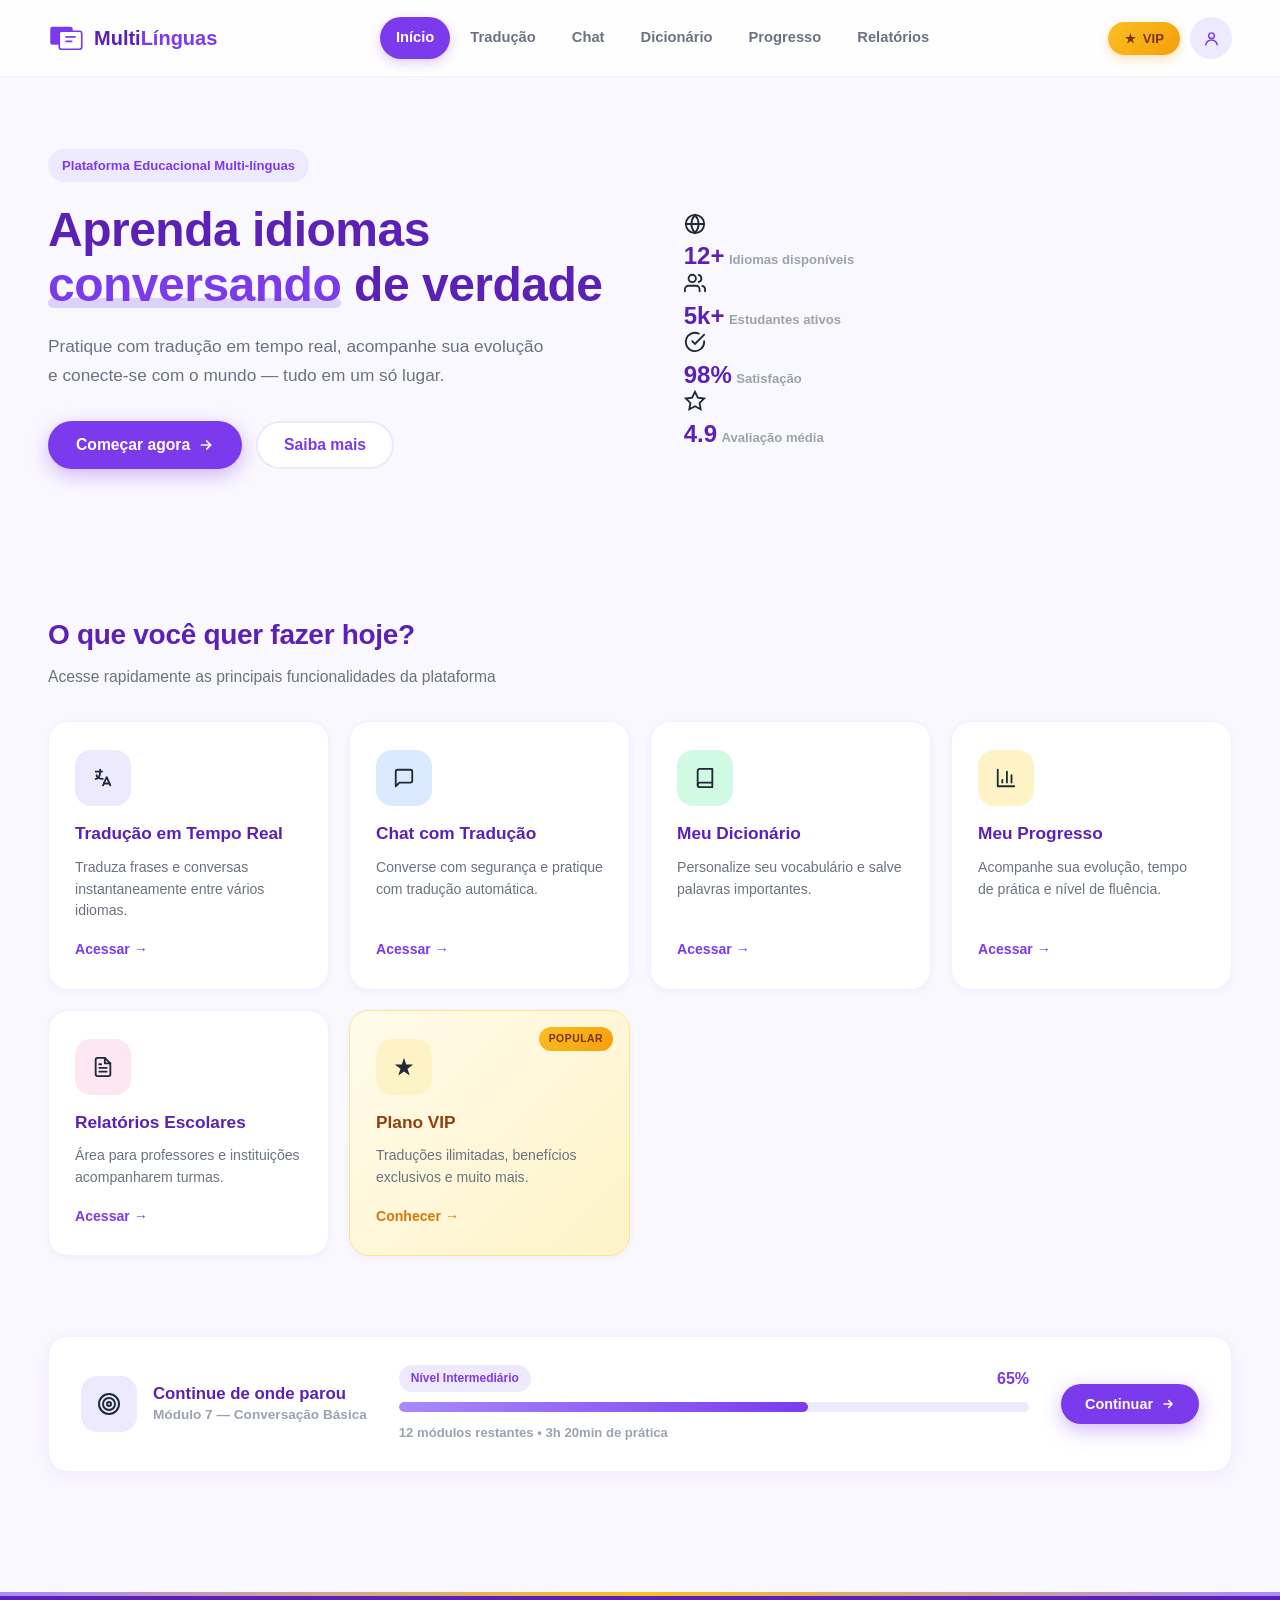
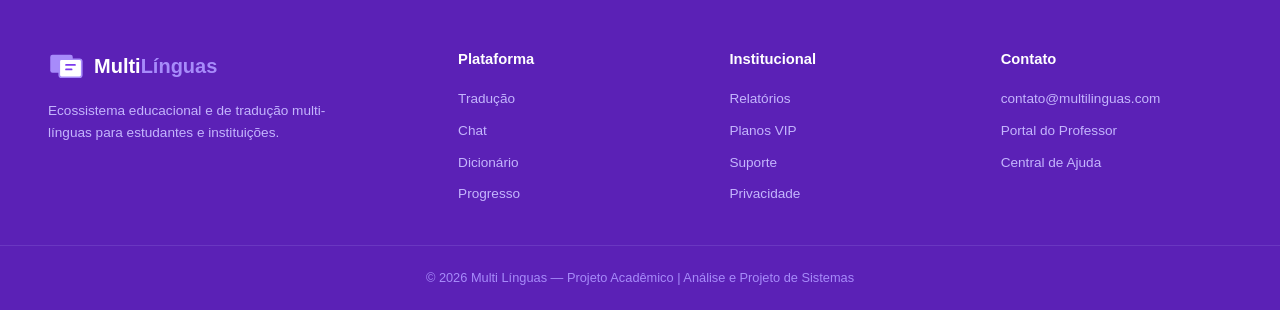
==== home.html @ 506fcb5f "estou adicionando os logins" ====
<!DOCTYPE html>
<html lang="pt-BR">
<head>
  <meta charset="UTF-8">
  <meta name="viewport" content="width=device-width, initial-scale=1.0">
  <title>Multi Línguas | Aprenda e traduza</title>
  <link rel="stylesheet" href="css/home.css">
  <link href="https://fonts.googleapis.com/css2?family=Inter:wght@400;500;600;700;800;900&display=swap" rel="stylesheet">
</head>
<body>

    <!-- NÂO ESTÀ PRONTO-->

  <!-- Header -->
  <header class="header">
    <div class="header-container">
      <div class="logo">
        <div class="logo-icon">
          <svg viewBox="0 0 32 32" fill="none" xmlns="http://www.w3.org/2000/svg">
            <rect x="2" y="6" width="20" height="16" rx="2" fill="#7C3AED"/>
            <rect x="10" y="10" width="20" height="16" rx="2" fill="#FFFFFF" stroke="#7C3AED" stroke-width="1.5"/>
            <path d="M16 15h8M16 19h5" stroke="#7C3AED" stroke-width="1.5" stroke-linecap="round"/>
          </svg>
        </div>
        <span class="logo-text">Multi<strong>Línguas</strong></span>
      </div>

      <nav class="nav-desktop">
        <a href="#" class="nav-link active" data-tab="home">Início</a>
        <a href="#" class="nav-link" data-tab="traducao">Tradução</a>
        <a href="#" class="nav-link" data-tab="chat">Chat</a>
        <a href="#" class="nav-link" data-tab="dicionario">Dicionário</a>
        <a href="#" class="nav-link" data-tab="progresso">Progresso</a>
        <a href="#" class="nav-link" data-tab="relatorios">Relatórios</a>
      </nav>

      <div class="header-actions">
        <button class="btn-vip" id="btnVip">
          <svg width="13" height="13" viewBox="0 0 24 24" fill="currentColor"><path d="M12 2l2.4 7.4H22l-6.2 4.5 2.4 7.4L12 16.8l-6.2 4.5 2.4-7.4L2 9.4h7.6z"/></svg>
          VIP
        </button>
        <button class="btn-profile" id="btnProfile">
          <svg width="17" height="17" viewBox="0 0 24 24" fill="none" stroke="currentColor" stroke-width="2" stroke-linecap="round"><circle cx="12" cy="8" r="4"/><path d="M4 21c0-4 4-7 8-7s8 3 8 7"/></svg>
        </button>
        <button class="menu-toggle" id="menuToggle">
          <svg width="22" height="22" viewBox="0 0 24 24" fill="none" stroke="currentColor" stroke-width="2.5" stroke-linecap="round"><path d="M4 7h16M4 12h16M4 17h16"/></svg>
        </button>
      </div>
    </div>

    <nav class="nav-mobile" id="navMobile">
      <a href="#" class="nav-link active" data-tab="home">Início</a>
      <a href="#" class="nav-link" data-tab="traducao">Tradução</a>
      <a href="#" class="nav-link" data-tab="chat">Chat</a>
      <a href="#" class="nav-link" data-tab="dicionario">Dicionário</a>
      <a href="#" class="nav-link" data-tab="progresso">Progresso</a>
      <a href="#" class="nav-link" data-tab="relatorios">Relatórios</a>
    </nav>
  </header>

  <!-- Main -->
  <main class="main">

    <!-- Hero -->
    <section class="hero">
      <div class="hero-content">
        <span class="hero-badge">Plataforma Educacional Multi-línguas</span>
        <h1 class="hero-title">Aprenda idiomas <span class="highlight">conversando</span> de verdade</h1>
        <p class="hero-subtitle">Pratique com tradução em tempo real, acompanhe sua evolução e conecte-se com o mundo — tudo em um só lugar.</p>
        <div class="hero-actions">
          <button class="btn-primary" id="btnComecar">
            Começar agora
            <svg width="16" height="16" viewBox="0 0 24 24" fill="none" stroke="currentColor" stroke-width="2.5" stroke-linecap="round"><path d="M5 12h14M13 6l6 6-6 6"/></svg>
          </button>
          <button class="btn-secondary" id="btnSaibaMais">Saiba mais</button>
        </div>
      </div>

      <div class="hero-stats-grid">
        <div class="stat-card">
          <div class="stat-icon">
            <svg width="22" height="22" viewBox="0 0 24 24" fill="none" stroke="currentColor" stroke-width="2" stroke-linecap="round"><circle cx="12" cy="12" r="10"/><path d="M2 12h20M12 2c2.5 3 4 7 4 10s-1.5 7-4 10c-2.5-3-4-7-4-10s1.5-7 4-10z"/></svg>
          </div>
          <div class="stat-info">
            <span class="stat-number">12+</span>
            <span class="stat-label">Idiomas disponíveis</span>
          </div>
        </div>

        <div class="stat-card">
          <div class="stat-icon">
            <svg width="22" height="22" viewBox="0 0 24 24" fill="none" stroke="currentColor" stroke-width="2" stroke-linecap="round"><path d="M17 21v-2a4 4 0 0 0-4-4H5a4 4 0 0 0-4 4v2"/><circle cx="9" cy="7" r="4"/><path d="M23 21v-2a4 4 0 0 0-3-3.87M16 3.13a4 4 0 0 1 0 7.75"/></svg>
          </div>
          <div class="stat-info">
            <span class="stat-number">5k+</span>
            <span class="stat-label">Estudantes ativos</span>
          </div>
        </div>

        <div class="stat-card">
          <div class="stat-icon">
            <svg width="22" height="22" viewBox="0 0 24 24" fill="none" stroke="currentColor" stroke-width="2" stroke-linecap="round"><path d="M22 11.08V12a10 10 0 1 1-5.93-9.14"/><path d="M22 4L12 14.01l-3-3"/></svg>
          </div>
          <div class="stat-info">
            <span class="stat-number">98%</span>
            <span class="stat-label">Satisfação</span>
          </div>
        </div>

        <div class="stat-card">
          <div class="stat-icon">
            <svg width="22" height="22" viewBox="0 0 24 24" fill="none" stroke="currentColor" stroke-width="2" stroke-linecap="round"><path d="M12 2l3.09 6.26L22 9.27l-5 4.87 1.18 6.88L12 17.77l-6.18 3.25L7 14.14 2 9.27l6.91-1.01L12 2z"/></svg>
          </div>
          <div class="stat-info">
            <span class="stat-number">4.9</span>
            <span class="stat-label">Avaliação média</span>
          </div>
        </div>
      </div>
    </section>

    <!-- Cards de acesso rápido -->
    <section class="quick-access">
      <div class="section-header">
        <h2 class="section-title">O que você quer fazer hoje?</h2>
        <p class="section-subtitle">Acesse rapidamente as principais funcionalidades da plataforma</p>
      </div>

      <div class="cards-grid">

        <div class="card" data-tab="traducao">
          <div class="card-icon icon-purple">
            <svg width="22" height="22" viewBox="0 0 24 24" fill="none" stroke="currentColor" stroke-width="2" stroke-linecap="round" stroke-linejoin="round"><path d="M4 5h7M9 3v2c0 4.418-2.239 8-5 8"/><path d="M5 9c0 2.144 2.952 3.908 6.7 4"/><path d="M12 20l4-9 4 9"/><path d="M19.1 18h-6.2"/></svg>
          </div>
          <h3 class="card-title">Tradução em Tempo Real</h3>
          <p class="card-desc">Traduza frases e conversas instantaneamente entre vários idiomas.</p>
          <span class="card-link">Acessar <span class="arrow">→</span></span>
        </div>

        <div class="card" data-tab="chat">
          <div class="card-icon icon-blue">
            <svg width="22" height="22" viewBox="0 0 24 24" fill="none" stroke="currentColor" stroke-width="2" stroke-linecap="round" stroke-linejoin="round"><path d="M21 15a2 2 0 0 1-2 2H7l-4 4V5a2 2 0 0 1 2-2h14a2 2 0 0 1 2 2z"/></svg>
          </div>
          <h3 class="card-title">Chat com Tradução</h3>
          <p class="card-desc">Converse com segurança e pratique com tradução automática.</p>
          <span class="card-link">Acessar <span class="arrow">→</span></span>
        </div>

        <div class="card" data-tab="dicionario">
          <div class="card-icon icon-green">
            <svg width="22" height="22" viewBox="0 0 24 24" fill="none" stroke="currentColor" stroke-width="2" stroke-linecap="round" stroke-linejoin="round"><path d="M4 19.5A2.5 2.5 0 0 1 6.5 17H20"/><path d="M6.5 2H20v20H6.5A2.5 2.5 0 0 1 4 19.5v-15A2.5 2.5 0 0 1 6.5 2z"/></svg>
          </div>
          <h3 class="card-title">Meu Dicionário</h3>
          <p class="card-desc">Personalize seu vocabulário e salve palavras importantes.</p>
          <span class="card-link">Acessar <span class="arrow">→</span></span>
        </div>

        <div class="card" data-tab="progresso">
          <div class="card-icon icon-orange">
            <svg width="22" height="22" viewBox="0 0 24 24" fill="none" stroke="currentColor" stroke-width="2" stroke-linecap="round" stroke-linejoin="round"><path d="M3 3v18h18"/><path d="M18 17V9M13 17V5M8 17v-3"/></svg>
          </div>
          <h3 class="card-title">Meu Progresso</h3>
          <p class="card-desc">Acompanhe sua evolução, tempo de prática e nível de fluência.</p>
          <span class="card-link">Acessar <span class="arrow">→</span></span>
        </div>

        <div class="card" data-tab="relatorios">
          <div class="card-icon icon-pink">
            <svg width="22" height="22" viewBox="0 0 24 24" fill="none" stroke="currentColor" stroke-width="2" stroke-linecap="round" stroke-linejoin="round"><path d="M14 2H6a2 2 0 0 0-2 2v16a2 2 0 0 0 2 2h12a2 2 0 0 0 2-2V8z"/><path d="M14 2v6h6M16 13H8M16 17H8M10 9H8"/></svg>
          </div>
          <h3 class="card-title">Relatórios Escolares</h3>
          <p class="card-desc">Área para professores e instituições acompanharem turmas.</p>
          <span class="card-link">Acessar <span class="arrow">→</span></span>
        </div>

        <div class="card card-vip" data-tab="vip">
          <div class="card-badge">POPULAR</div>
          <div class="card-icon icon-gold">
            <svg width="22" height="22" viewBox="0 0 24 24" fill="currentColor"><path d="M12 2l2.4 7.4H22l-6.2 4.5 2.4 7.4L12 16.8l-6.2 4.5 2.4-7.4L2 9.4h7.6z"/></svg>
          </div>
          <h3 class="card-title">Plano VIP</h3>
          <p class="card-desc">Traduções ilimitadas, benefícios exclusivos e muito mais.</p>
          <span class="card-link">Conhecer <span class="arrow">→</span></span>
        </div>

      </div>
    </section>

    <!-- Progresso -->
    <section class="progress-section">
      <div class="progress-card">
        <div class="progress-left">
          <div class="progress-icon">
            <svg width="24" height="24" viewBox="0 0 24 24" fill="none" stroke="currentColor" stroke-width="2" stroke-linecap="round" stroke-linejoin="round"><circle cx="12" cy="12" r="10"/><circle cx="12" cy="12" r="6"/><circle cx="12" cy="12" r="2"/></svg>
          </div>
          <div>
            <h3 class="progress-title">Continue de onde parou</h3>
            <p class="progress-subtitle">Módulo 7 — Conversação Básica</p>
          </div>
        </div>

        <div class="progress-middle">
          <div class="progress-info">
            <span class="progress-badge">Nível Intermediário</span>
            <span class="progress-percent">65%</span>
          </div>
          <div class="progress-bar-wrapper">
            <div class="progress-bar" style="width: 65%;"></div>
          </div>
          <p class="progress-text">12 módulos restantes • 3h 20min de prática</p>
        </div>

        <button class="btn-primary btn-small" id="btnContinuar">
          Continuar
          <svg width="14" height="14" viewBox="0 0 24 24" fill="none" stroke="currentColor" stroke-width="2.5" stroke-linecap="round"><path d="M5 12h14M13 6l6 6-6 6"/></svg>
        </button>
      </div>
    </section>

  </main>

  <!-- Footer -->
  <footer class="footer">
    <div class="footer-container">
      <div class="footer-brand">
        <div class="logo">
          <div class="logo-icon">
            <svg viewBox="0 0 32 32" fill="none" xmlns="http://www.w3.org/2000/svg">
              <rect x="2" y="6" width="20" height="16" rx="2" fill="#A78BFA"/>
              <rect x="10" y="10" width="20" height="16" rx="2" fill="#FFFFFF" stroke="#A78BFA" stroke-width="1.5"/>
              <path d="M16 15h8M16 19h5" stroke="#7C3AED" stroke-width="1.5" stroke-linecap="round"/>
            </svg>
          </div>
          <span class="logo-text">Multi<strong>Línguas</strong></span>
        </div>
        <p class="footer-desc">Ecossistema educacional e de tradução multi-línguas para estudantes e instituições.</p>
      </div>

      <div class="footer-links">
        <h4>Plataforma</h4>
        <a href="#" data-tab="traducao">Tradução</a>
        <a href="#" data-tab="chat">Chat</a>
        <a href="#" data-tab="dicionario">Dicionário</a>
        <a href="#" data-tab="progresso">Progresso</a>
      </div>

      <div class="footer-links">
        <h4>Institucional</h4>
        <a href="#" data-tab="relatorios">Relatórios</a>
        <a href="#" data-tab="vip">Planos VIP</a>
        <a href="#">Suporte</a>
        <a href="#">Privacidade</a>
      </div>

      <div class="footer-links">
        <h4>Contato</h4>
        <a href="#">contato@multilinguas.com</a>
        <a href="#">Portal do Professor</a>
        <a href="#">Central de Ajuda</a>
      </div>
    </div>

    <div class="footer-bottom">
      <p>© 2026 Multi Línguas — Projeto Acadêmico | Análise e Projeto de Sistemas</p>
    </div>
  </footer>

  <div class="toast" id="toast"></div>

  <script src="js/home.js"></script>
</body>
</html>
---- css/home.css ----
/* ===== Reset e base ===== */
* {
  margin: 0;
  padding: 0;
  box-sizing: border-box;
}

:root {
  --roxo-primario: #7C3AED;
  --roxo-escuro: #5B21B6;
  --roxo-claro: #A78BFA;
  --roxo-suave: #EDE9FE;
  --roxo-fundo: #FAF8FF;
  --branco: #FFFFFF;
  --texto: #1F2937;
  --texto-suave: #6B7280;
  --texto-claro: #9CA3AF;
  --borda: #F3F0FF;
  --sombra-sm: 0 2px 8px rgba(124, 58, 237, 0.06);
  --sombra: 0 4px 20px rgba(124, 58, 237, 0.08);
  --sombra-lg: 0 12px 40px rgba(124, 58, 237, 0.15);
  --raio: 20px;
  --raio-sm: 14px;
  --raio-xs: 10px;
}

html { scroll-behavior: smooth; }

body {
  font-family: 'Nunito', sans-serif;
  background-color: var(--roxo-fundo);
  color: var(--texto);
  line-height: 1.6;
  min-height: 100vh;
  display: flex;
  flex-direction: column;
  -webkit-font-smoothing: antialiased;
}

/* ===== Header ===== */
.header {
  background: rgba(255, 255, 255, 0.85);
  backdrop-filter: blur(12px);
  -webkit-backdrop-filter: blur(12px);
  border-bottom: 1px solid var(--borda);
  position: sticky;
  top: 0;
  z-index: 100;
}

.header-container {
  max-width: 1240px;
  margin: 0 auto;
  padding: 0 28px;
  height: 76px;
  display: flex;
  align-items: center;
  justify-content: space-between;
  gap: 24px;
}

.logo {
  display: flex;
  align-items: center;
  gap: 10px;
  font-size: 1.25rem;
  color: var(--roxo-escuro);
  white-space: nowrap;
  font-weight: 700;
}

.logo-icon {
  width: 36px;
  height: 36px;
  display: flex;
  align-items: center;
  justify-content: center;
}

.logo-icon svg { width: 100%; height: 100%; }

.logo-text strong { color: var(--roxo-primario); font-weight: 900; }

.nav-desktop { display: flex; gap: 4px; }

.nav-link {
  text-decoration: none;
  color: var(--texto-suave);
  font-weight: 700;
  font-size: 0.92rem;
  padding: 9px 16px;
  border-radius: 999px;
  transition: all 0.2s ease;
}

.nav-link:hover { background: var(--roxo-suave); color: var(--roxo-primario); }
.nav-link.active { background: var(--roxo-primario); color: var(--branco); box-shadow: 0 4px 12px rgba(124, 58, 237, 0.25); }

.header-actions { display: flex; align-items: center; gap: 10px; }

.btn-vip {
  background: linear-gradient(135deg, #FBBF24, #F59E0B);
  color: #78350F;
  border: none;
  padding: 9px 16px;
  border-radius: 999px;
  font-weight: 800;
  font-size: 0.82rem;
  cursor: pointer;
  display: flex;
  align-items: center;
  gap: 6px;
  transition: all 0.2s;
  font-family: inherit;
  box-shadow: 0 4px 12px rgba(245, 158, 11, 0.3);
}

.btn-vip:hover { transform: translateY(-2px); box-shadow: 0 6px 18px rgba(245, 158, 11, 0.45); }

.btn-profile {
  background: var(--roxo-suave);
  border: none;
  width: 42px;
  height: 42px;
  border-radius: 50%;
  display: flex;
  align-items: center;
  justify-content: center;
  color: var(--roxo-primario);
  cursor: pointer;
  transition: all 0.2s;
}

.btn-profile:hover { background: var(--roxo-claro); color: var(--branco); }

.menu-toggle {
  display: none;
  background: none;
  border: none;
  color: var(--roxo-primario);
  cursor: pointer;
  padding: 6px;
}

.nav-mobile {
  display: none;
  flex-direction: column;
  padding: 12px 20px 20px;
  background: var(--branco);
  border-top: 1px solid var(--borda);
  gap: 4px;
}

.nav-mobile.open { display: flex; }
.nav-mobile .nav-link { padding: 12px 16px; border-radius: var(--raio-xs); }

/* ===== Main ===== */
.main {
  flex: 1;
  max-width: 1240px;
  margin: 0 auto;
  padding: 0 28px 80px;
  width: 100%;
}

/* ===== Hero ===== */
.hero {
  display: grid;
  grid-template-columns: 1.05fr 1fr;
  align-items: center;
  gap: 60px;
  padding: 72px 0 80px;
}

.hero-badge {
  display: inline-flex;
  align-items: center;
  gap: 6px;
  background: var(--roxo-suave);
  color: var(--roxo-primario);
  font-weight: 700;
  font-size: 0.82rem;
  padding: 6px 14px;
  border-radius: 999px;
  margin-bottom: 20px;
}

.hero-title {
  font-size: 3rem;
  font-weight: 900;
  color: var(--roxo-escuro);
  line-height: 1.15;
  margin-bottom: 20px;
  letter-spacing: -0.5px;
}

.hero-title .highlight {
  color: var(--roxo-primario);
  position: relative;
  display: inline-block;
}

.hero-title .highlight::after {
  content: '';
  position: absolute;
  bottom: 4px;
  left: 0;
  width: 100%;
  height: 10px;
  background: var(--roxo-claro);
  opacity: 0.35;
  border-radius: 6px;
  z-index: -1;
}

.hero-subtitle {
  font-size: 1.08rem;
  color: var(--texto-suave);
  margin-bottom: 32px;
  max-width: 500px;
  line-height: 1.65;
}

.hero-actions { display: flex; gap: 14px; flex-wrap: wrap; margin-bottom: 44px; }

.btn-primary {
  background: var(--roxo-primario);
  color: var(--branco);
  border: none;
  padding: 15px 28px;
  border-radius: 999px;
  font-weight: 800;
  font-size: 0.98rem;
  cursor: pointer;
  transition: all 0.2s ease;
  font-family: inherit;
  box-shadow: 0 6px 20px rgba(124, 58, 237, 0.35);
  display: inline-flex;
  align-items: center;
  gap: 8px;
}

.btn-primary:hover {
  background: var(--roxo-escuro);
  transform: translateY(-2px);
  box-shadow: 0 10px 28px rgba(124, 58, 237, 0.45);
}

.btn-secondary {
  background: var(--branco);
  color: var(--roxo-primario);
  border: 2px solid var(--roxo-suave);
  padding: 13px 26px;
  border-radius: 999px;
  font-weight: 800;
  font-size: 0.98rem;
  cursor: pointer;
  transition: all 0.2s ease;
  font-family: inherit;
}

.btn-secondary:hover { border-color: var(--roxo-claro); background: var(--roxo-suave); }

.hero-stats {
  display: flex;
  align-items: center;
  gap: 28px;
  padding-top: 28px;
  border-top: 1px solid var(--borda);
  max-width: 460px;
}

.stat { display: flex; flex-direction: column; }
.stat-number { font-size: 1.5rem; font-weight: 900; color: var(--roxo-escuro); line-height: 1.2; }
.stat-label { font-size: 0.82rem; color: var(--texto-claro); font-weight: 600; }
.stat-divider { width: 1px; height: 36px; background: var(--borda); }

/* ===== Hero illustration ===== */
.hero-illustration {
  position: relative;
  display: flex;
  justify-content: center;
  align-items: center;
  min-height: 460px;
}

.hero-card {
  background: var(--branco);
  border-radius: 24px;
  padding: 24px;
  box-shadow: var(--sombra-lg);
  width: 100%;
  max-width: 400px;
  border: 1px solid var(--borda);
  position: relative;
  z-index: 2;
}

.hero-card-header {
  display: flex;
  align-items: center;
  gap: 12px;
  padding-bottom: 16px;
  border-bottom: 1px solid var(--borda);
  margin-bottom: 18px;
}

.hero-card-avatar {
  width: 46px;
  height: 46px;
  background: var(--roxo-suave);
  border-radius: 50%;
  display: flex;
  align-items: center;
  justify-content: center;
  font-size: 1.4rem;
}

.hero-card-name { font-weight: 800; color: var(--roxo-escuro); font-size: 0.95rem; }
.hero-card-level { font-size: 0.78rem; color: var(--texto-claro); font-weight: 600; }

.hero-card-body { display: flex; flex-direction: column; gap: 10px; margin-bottom: 18px; }

.chat-bubble {
  padding: 10px 14px;
  border-radius: 16px;
  font-size: 0.85rem;
  font-weight: 600;
  max-width: 85%;
  line-height: 1.45;
}

.chat-bubble-in {
  background: var(--roxo-suave);
  color: var(--roxo-escuro);
  align-self: flex-start;
  border-bottom-left-radius: 4px;
}

.chat-bubble-out {
  background: var(--roxo-primario);
  color: var(--branco);
  align-self: flex-end;
  border-bottom-right-radius: 4px;
}

.hero-card-footer {
  display: flex;
  gap: 8px;
  padding-top: 16px;
  border-top: 1px solid var(--borda);
}

.hero-card-tag {
  background: var(--roxo-suave);
  color: var(--roxo-primario);
  font-size: 0.72rem;
  font-weight: 700;
  padding: 4px 10px;
  border-radius: 999px;
}

/* Floating badges */
.floating-badge {
  position: absolute;
  background: var(--branco);
  border-radius: 16px;
  padding: 12px 16px;
  display: flex;
  align-items: center;
  gap: 10px;
  box-shadow: var(--sombra-lg);
  border: 1px solid var(--borda);
  z-index: 3;
  animation: float 4s ease-in-out infinite;
}

.badge-1 { top: 20px; left: -10px; animation-delay: 0s; }
.badge-2 { bottom: 40px; right: -10px; animation-delay: 2s; }

.badge-icon {
  width: 38px;
  height: 38px;
  background: var(--roxo-suave);
  border-radius: 12px;
  display: flex;
  align-items: center;
  justify-content: center;
  font-size: 1.2rem;
}

.badge-title { font-weight: 800; color: var(--roxo-escuro); font-size: 0.82rem; line-height: 1.2; }
.badge-sub { font-size: 0.7rem; color: var(--texto-claro); font-weight: 600; }

@keyframes float {
  0%, 100% { transform: translateY(0); }
  50% { transform: translateY(-12px); }
}

/* ===== Seções ===== */
.section-header { margin-bottom: 32px; }

.section-title {
  font-size: 1.75rem;
  font-weight: 900;
  color: var(--roxo-escuro);
  margin-bottom: 6px;
  letter-spacing: -0.3px;
}

.section-subtitle {
  font-size: 0.98rem;
  color: var(--texto-suave);
}

/* ===== Cards ===== */
.quick-access { padding: 20px 0 60px; }

.cards-grid {
  display: grid;
  grid-template-columns: repeat(auto-fit, minmax(280px, 1fr));
  gap: 20px;
}

.card {
  background: var(--branco);
  border-radius: var(--raio);
  padding: 28px 26px;
  box-shadow: var(--sombra-sm);
  cursor: pointer;
  transition: all 0.28s cubic-bezier(0.4, 0, 0.2, 1);
  border: 1.5px solid var(--borda);
  display: flex;
  flex-direction: column;
  gap: 12px;
  position: relative;
  overflow: hidden;
}

.card::before {
  content: '';
  position: absolute;
  top: 0;
  left: 0;
  width: 100%;
  height: 4px;
  background: linear-gradient(90deg, var(--roxo-claro), var(--roxo-primario));
  transform: scaleX(0);
  transform-origin: left;
  transition: transform 0.3s ease;
}

.card:hover {
  transform: translateY(-6px);
  box-shadow: var(--sombra-lg);
  border-color: var(--roxo-claro);
}

.card:hover::before { transform: scaleX(1); }

.card-icon {
  width: 56px;
  height: 56px;
  border-radius: 16px;
  display: flex;
  align-items: center;
  justify-content: center;
  font-size: 1.6rem;
  margin-bottom: 4px;
}

.icon-purple { background: #EDE9FE; }
.icon-blue { background: #DBEAFE; }
.icon-green { background: #D1FAE5; }
.icon-orange { background: #FEF3C7; }
.icon-pink { background: #FCE7F3; }
.icon-gold { background: #FEF3C7; }

.card-title {
  font-size: 1.08rem;
  font-weight: 800;
  color: var(--roxo-escuro);
  line-height: 1.3;
}

.card-desc {
  font-size: 0.88rem;
  color: var(--texto-suave);
  flex: 1;
  line-height: 1.55;
}

.card-link {
  font-weight: 800;
  color: var(--roxo-primario);
  font-size: 0.88rem;
  margin-top: 4px;
  display: inline-flex;
  align-items: center;
  gap: 4px;
  transition: gap 0.2s;
}

.card:hover .card-link { gap: 10px; }
.card-link .arrow { transition: transform 0.2s; }
.card:hover .card-link .arrow { transform: translateX(2px); }

.card-vip {
  background: linear-gradient(135deg, #FFFBEB 0%, #FEF3C7 100%);
  border-color: #FDE68A;
}

.card-vip .card-title { color: #92400E; }
.card-vip .card-link { color: #D97706; }
.card-vip::before { background: linear-gradient(90deg, #FBBF24, #F59E0B); }
.card-vip:hover { border-color: #F59E0B; }

.card-badge {
  position: absolute;
  top: 16px;
  right: 16px;
  background: linear-gradient(135deg, #FBBF24, #F59E0B);
  color: #78350F;
  font-size: 0.65rem;
  font-weight: 900;
  padding: 4px 10px;
  border-radius: 999px;
  letter-spacing: 0.5px;
}

/* ===== Progresso ===== */
.progress-section { padding: 20px 0 40px; }

.progress-card {
  background: var(--branco);
  border-radius: var(--raio);
  padding: 28px 32px;
  box-shadow: var(--sombra);
  border: 1.5px solid var(--borda);
  display: flex;
  align-items: center;
  gap: 32px;
  flex-wrap: wrap;
}

.progress-left {
  display: flex;
  align-items: center;
  gap: 16px;
  flex-shrink: 0;
}

.progress-icon {
  width: 56px;
  height: 56px;
  background: var(--roxo-suave);
  border-radius: 16px;
  display: flex;
  align-items: center;
  justify-content: center;
  font-size: 1.6rem;
}

.progress-title { font-size: 1.05rem; font-weight: 800; color: var(--roxo-escuro); line-height: 1.3; }
.progress-subtitle { font-size: 0.85rem; color: var(--texto-claro); font-weight: 600; }

.progress-middle { flex: 1; min-width: 260px; }

.progress-info {
  display: flex;
  align-items: center;
  justify-content: space-between;
  margin-bottom: 10px;
}

.progress-badge {
  background: var(--roxo-suave);
  color: var(--roxo-primario);
  font-weight: 800;
  font-size: 0.75rem;
  padding: 4px 12px;
  border-radius: 999px;
}

.progress-percent { font-weight: 900; color: var(--roxo-primario); font-size: 1rem; }

.progress-bar-wrapper {
  height: 10px;
  background: var(--roxo-suave);
  border-radius: 999px;
  overflow: hidden;
  margin-bottom: 10px;
}

.progress-bar {
  height: 100%;
  background: linear-gradient(90deg, var(--roxo-claro), var(--roxo-primario));
  border-radius: 999px;
  transition: width 0.6s ease;
}

.progress-text { font-size: 0.82rem; color: var(--texto-claro); font-weight: 600; }

.btn-small {
  padding: 12px 24px;
  font-size: 0.9rem;
  flex-shrink: 0;
}

/* ===== Footer ===== */
.footer {
  background: var(--roxo-escuro);
  color: #DDD6FE;
  margin-top: auto;
  position: relative;
  overflow: hidden;
}

.footer::before {
  content: '';
  position: absolute;
  top: 0;
  left: 0;
  right: 0;
  height: 4px;
  background: linear-gradient(90deg, var(--roxo-claro), #FBBF24, var(--roxo-claro));
}

.footer-container {
  max-width: 1240px;
  margin: 0 auto;
  padding: 56px 28px 40px;
  display: grid;
  grid-template-columns: 1.6fr 1fr 1fr 1fr;
  gap: 40px;
}

.footer-brand .logo { color: var(--branco); }
.footer-brand .logo-text strong { color: var(--roxo-claro); }

.footer-desc {
  font-size: 0.85rem;
  margin-top: 16px;
  color: #C4B5FD;
  max-width: 280px;
  line-height: 1.6;
}

.footer-links { display: flex; flex-direction: column; gap: 10px; }

.footer-links h4 {
  color: var(--branco);
  font-size: 0.92rem;
  margin-bottom: 6px;
  font-weight: 800;
}

.footer-links a {
  color: #C4B5FD;
  text-decoration: none;
  font-size: 0.85rem;
  transition: color 0.2s;
  width: fit-content;
}

.footer-links a:hover { color: var(--branco); }

.footer-bottom {
  border-top: 1px solid rgba(196, 181, 253, 0.15);
  text-align: center;
  padding: 22px 28px;
  font-size: 0.8rem;
  color: #A78BFA;
}

/* ===== Toast ===== */
.toast {
  position: fixed;
  bottom: 30px;
  left: 50%;
  transform: translateX(-50%) translateY(100px);
  background: var(--roxo-escuro);
  color: var(--branco);
  padding: 14px 28px;
  border-radius: 999px;
  font-weight: 700;
  font-size: 0.9rem;
  box-shadow: 0 10px 30px rgba(91, 33, 182, 0.45);
  opacity: 0;
  transition: all 0.3s ease;
  pointer-events: none;
  z-index: 200;
  display: flex;
  align-items: center;
  gap: 8px;
}

.toast.show { transform: translateX(-50%) translateY(0); opacity: 1; }

/* ===== Responsivo ===== */
@media (max-width: 1024px) {
  .hero { grid-template-columns: 1fr; gap: 50px; padding: 50px 0 60px; }
  .hero-content { max-width: 100%; }
  .hero-illustration { min-height: 380px; }
  .floating-badge.badge-1 { left: 0; }
  .floating-badge.badge-2 { right: 0; }
}

@media (max-width: 900px) {
  .nav-desktop { display: none; }
  .menu-toggle { display: block; }
  .header-container { height: 68px; padding: 0 20px; }
  .footer-container { grid-template-columns: 1fr 1fr; gap: 32px; }
}

@media (max-width: 640px) {
  .header-container { height: 64px; padding: 0 16px; }
  .logo-text { font-size: 1.05rem; }
  .logo-icon { width: 30px; height: 30px; }
  .btn-vip { padding: 7px 12px; font-size: 0.75rem; }
  .btn-profile { width: 38px; height: 38px; }
  .main { padding: 0 16px 50px; }
  .hero { padding: 32px 0 40px; }
  .hero-title { font-size: 2rem; }
  .hero-subtitle { font-size: 0.98rem; }
  .hero-actions { flex-direction: column; }
  .hero-actions .btn-primary,
  .hero-actions .btn-secondary { width: 100%; justify-content: center; }
  .hero-stats { gap: 16px; }
  .stat-number { font-size: 1.2rem; }
  .section-title { font-size: 1.4rem; }
  .cards-grid { grid-template-columns: 1fr; }
  .card { padding: 24px 22px; }
  .progress-card { padding: 22px 20px; gap: 20px; }
  .progress-left { width: 100%; }
  .btn-small { width: 100%; justify-content: center; }
  .footer-container { grid-template-columns: 1fr; gap: 28px; padding: 40px 20px 30px; }
  .hero-card { max-width: 100%; }
  .floating-badge { padding: 10px 12px; }
  .badge-icon { width: 32px; height: 32px; font-size: 1rem; }
}
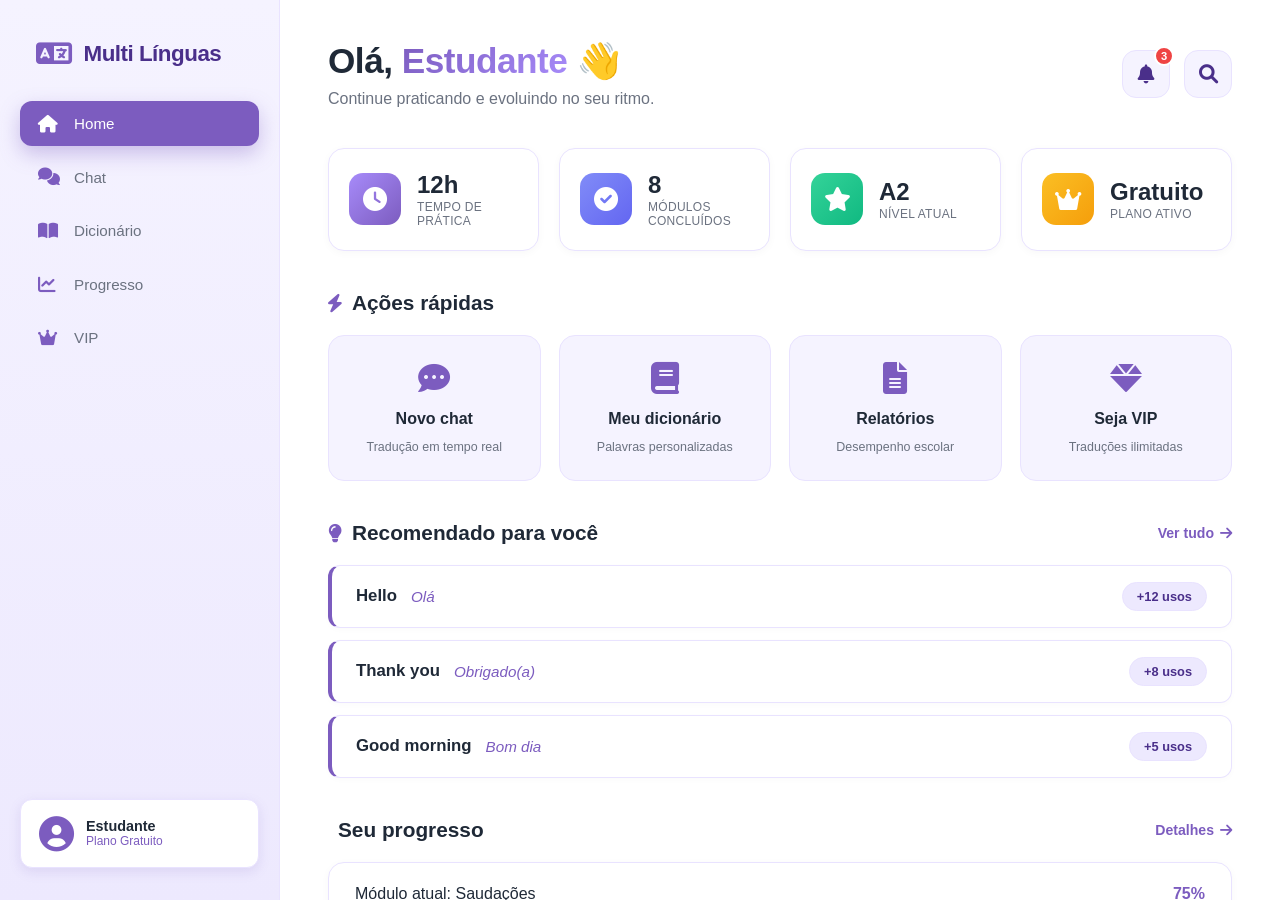
==== commit 1a0512a1: "conectei o cadastro ao banco" ====
--- a/home.html
+++ b/home.html
@@ -3,270 +3,181 @@
 <head>
   <meta charset="UTF-8">
   <meta name="viewport" content="width=device-width, initial-scale=1.0">
-  <title>Multi Línguas | Aprenda e traduza</title>
+  <title>Multi Línguas | Home</title>
   <link rel="stylesheet" href="css/home.css">
-  <link href="https://fonts.googleapis.com/css2?family=Inter:wght@400;500;600;700;800;900&display=swap" rel="stylesheet">
+  <!-- Font Awesome for icons (v6 free) -->
+  <link rel="stylesheet" href="https://cdnjs.cloudflare.com/ajax/libs/font-awesome/6.0.0-beta3/css/all.min.css">
 </head>
 <body>
-
-    <!-- NÂO ESTÀ PRONTO-->
-
-  <!-- Header -->
-  <header class="header">
-    <div class="header-container">
-      <div class="logo">
-        <div class="logo-icon">
-          <svg viewBox="0 0 32 32" fill="none" xmlns="http://www.w3.org/2000/svg">
-            <rect x="2" y="6" width="20" height="16" rx="2" fill="#7C3AED"/>
-            <rect x="10" y="10" width="20" height="16" rx="2" fill="#FFFFFF" stroke="#7C3AED" stroke-width="1.5"/>
-            <path d="M16 15h8M16 19h5" stroke="#7C3AED" stroke-width="1.5" stroke-linecap="round"/>
-          </svg>
-        </div>
-        <span class="logo-text">Multi<strong>Línguas</strong></span>
+  <div class="app-wrapper">
+    <!-- SIDEBAR (opcional, mas mantém organização visual) -->
+    <aside class="sidebar">
+      <div class="logo-area">
+        <i class="fas fa-language"></i>
+        <span>Multi Línguas</span>
       </div>
-
-      <nav class="nav-desktop">
-        <a href="#" class="nav-link active" data-tab="home">Início</a>
-        <a href="#" class="nav-link" data-tab="traducao">Tradução</a>
-        <a href="#" class="nav-link" data-tab="chat">Chat</a>
-        <a href="#" class="nav-link" data-tab="dicionario">Dicionário</a>
-        <a href="#" class="nav-link" data-tab="progresso">Progresso</a>
-        <a href="#" class="nav-link" data-tab="relatorios">Relatórios</a>
+      <nav class="nav-menu">
+        <a href="#" class="active"><i class="fas fa-home"></i> Home</a>
+        <a href="#"><i class="fas fa-comments"></i> Chat</a>
+        <a href="#"><i class="fas fa-book-open"></i> Dicionário</a>
+        <a href="#"><i class="fas fa-chart-line"></i> Progresso</a>
+        <a href="#"><i class="fas fa-crown"></i> VIP</a>
       </nav>
-
-      <div class="header-actions">
-        <button class="btn-vip" id="btnVip">
-          <svg width="13" height="13" viewBox="0 0 24 24" fill="currentColor"><path d="M12 2l2.4 7.4H22l-6.2 4.5 2.4 7.4L12 16.8l-6.2 4.5 2.4-7.4L2 9.4h7.6z"/></svg>
-          VIP
-        </button>
-        <button class="btn-profile" id="btnProfile">
-          <svg width="17" height="17" viewBox="0 0 24 24" fill="none" stroke="currentColor" stroke-width="2" stroke-linecap="round"><circle cx="12" cy="8" r="4"/><path d="M4 21c0-4 4-7 8-7s8 3 8 7"/></svg>
-        </button>
-        <button class="menu-toggle" id="menuToggle">
-          <svg width="22" height="22" viewBox="0 0 24 24" fill="none" stroke="currentColor" stroke-width="2.5" stroke-linecap="round"><path d="M4 7h16M4 12h16M4 17h16"/></svg>
-        </button>
-      </div>
-    </div>
-
-    <nav class="nav-mobile" id="navMobile">
-      <a href="#" class="nav-link active" data-tab="home">Início</a>
-      <a href="#" class="nav-link" data-tab="traducao">Tradução</a>
-      <a href="#" class="nav-link" data-tab="chat">Chat</a>
-      <a href="#" class="nav-link" data-tab="dicionario">Dicionário</a>
-      <a href="#" class="nav-link" data-tab="progresso">Progresso</a>
-      <a href="#" class="nav-link" data-tab="relatorios">Relatórios</a>
-    </nav>
-  </header>
-
-  <!-- Main -->
-  <main class="main">
-
-    <!-- Hero -->
-    <section class="hero">
-      <div class="hero-content">
-        <span class="hero-badge">Plataforma Educacional Multi-línguas</span>
-        <h1 class="hero-title">Aprenda idiomas <span class="highlight">conversando</span> de verdade</h1>
-        <p class="hero-subtitle">Pratique com tradução em tempo real, acompanhe sua evolução e conecte-se com o mundo — tudo em um só lugar.</p>
-        <div class="hero-actions">
-          <button class="btn-primary" id="btnComecar">
-            Começar agora
-            <svg width="16" height="16" viewBox="0 0 24 24" fill="none" stroke="currentColor" stroke-width="2.5" stroke-linecap="round"><path d="M5 12h14M13 6l6 6-6 6"/></svg>
-          </button>
-          <button class="btn-secondary" id="btnSaibaMais">Saiba mais</button>
+      <div class="user-badge">
+        <i class="fas fa-user-circle"></i>
+        <div>
+          <span class="user-name">Estudante</span>
+          <span class="user-plan">Plano Gratuito</span>
         </div>
       </div>
+    </aside>
 
-      <div class="hero-stats-grid">
-        <div class="stat-card">
-          <div class="stat-icon">
-            <svg width="22" height="22" viewBox="0 0 24 24" fill="none" stroke="currentColor" stroke-width="2" stroke-linecap="round"><circle cx="12" cy="12" r="10"/><path d="M2 12h20M12 2c2.5 3 4 7 4 10s-1.5 7-4 10c-2.5-3-4-7-4-10s1.5-7 4-10z"/></svg>
+    <!-- MAIN CONTENT -->
+    <main class="main-content">
+      <!-- HEADER -->
+      <header class="main-header">
+        <div class="greeting">
+          <h1>Olá, <span class="highlight">Estudante</span> 👋</h1>
+          <p>Continue praticando e evoluindo no seu ritmo.</p>
+        </div>
+        <div class="header-actions">
+          <button class="btn-icon"><i class="fas fa-bell"></i><span class="badge">3</span></button>
+          <button class="btn-icon"><i class="fas fa-search"></i></button>
+        </div>
+      </header>
+
+      <!-- CARDS DE RESUMO (BASEADOS NOS REQUISITOS) -->
+      <section class="summary-cards">
+        <div class="card stat-card">
+          <div class="card-icon purple">
+            <i class="fas fa-clock"></i>
           </div>
-          <div class="stat-info">
-            <span class="stat-number">12+</span>
-            <span class="stat-label">Idiomas disponíveis</span>
+          <div class="card-info">
+            <span class="stat-value">12h</span>
+            <span class="stat-label">Tempo de prática</span>
           </div>
         </div>
-
-        <div class="stat-card">
-          <div class="stat-icon">
-            <svg width="22" height="22" viewBox="0 0 24 24" fill="none" stroke="currentColor" stroke-width="2" stroke-linecap="round"><path d="M17 21v-2a4 4 0 0 0-4-4H5a4 4 0 0 0-4 4v2"/><circle cx="9" cy="7" r="4"/><path d="M23 21v-2a4 4 0 0 0-3-3.87M16 3.13a4 4 0 0 1 0 7.75"/></svg>
+        <div class="card stat-card">
+          <div class="card-icon blue">
+            <i class="fas fa-check-circle"></i>
           </div>
-          <div class="stat-info">
-            <span class="stat-number">5k+</span>
-            <span class="stat-label">Estudantes ativos</span>
+          <div class="card-info">
+            <span class="stat-value">8</span>
+            <span class="stat-label">Módulos concluídos</span>
           </div>
         </div>
-
-        <div class="stat-card">
-          <div class="stat-icon">
-            <svg width="22" height="22" viewBox="0 0 24 24" fill="none" stroke="currentColor" stroke-width="2" stroke-linecap="round"><path d="M22 11.08V12a10 10 0 1 1-5.93-9.14"/><path d="M22 4L12 14.01l-3-3"/></svg>
+        <div class="card stat-card">
+          <div class="card-icon green">
+            <i class="fas fa-star"></i>
           </div>
-          <div class="stat-info">
-            <span class="stat-number">98%</span>
-            <span class="stat-label">Satisfação</span>
+          <div class="card-info">
+            <span class="stat-value">A2</span>
+            <span class="stat-label">Nível atual</span>
           </div>
         </div>
-
-        <div class="stat-card">
-          <div class="stat-icon">
-            <svg width="22" height="22" viewBox="0 0 24 24" fill="none" stroke="currentColor" stroke-width="2" stroke-linecap="round"><path d="M12 2l3.09 6.26L22 9.27l-5 4.87 1.18 6.88L12 17.77l-6.18 3.25L7 14.14 2 9.27l6.91-1.01L12 2z"/></svg>
+        <div class="card stat-card">
+          <div class="card-icon gold">
+            <i class="fas fa-crown"></i>
           </div>
-          <div class="stat-info">
-            <span class="stat-number">4.9</span>
-            <span class="stat-label">Avaliação média</span>
+          <div class="card-info">
+            <span class="stat-value">Gratuito</span>
+            <span class="stat-label">Plano ativo</span>
           </div>
         </div>
-      </div>
-    </section>
+      </section>
 
-    <!-- Cards de acesso rápido -->
-    <section class="quick-access">
-      <div class="section-header">
-        <h2 class="section-title">O que você quer fazer hoje?</h2>
-        <p class="section-subtitle">Acesse rapidamente as principais funcionalidades da plataforma</p>
-      </div>
+      <!-- AÇÕES RÁPIDAS (FUNCIONALIDADES PRINCIPAIS) -->
+      <section class="quick-actions">
+        <h2><i class="fas fa-bolt"></i> Ações rápidas</h2>
+        <div class="actions-grid">
+          <button class="action-btn">
+            <i class="fas fa-comment-dots"></i>
+            <span>Novo chat</span>
+            <small>Tradução em tempo real</small>
+          </button>
+          <button class="action-btn">
+            <i class="fas fa-book"></i>
+            <span>Meu dicionário</span>
+            <small>Palavras personalizadas</small>
+          </button>
+          <button class="action-btn">
+            <i class="fas fa-file-alt"></i>
+            <span>Relatórios</span>
+            <small>Desempenho escolar</small>
+          </button>
+          <button class="action-btn">
+            <i class="fas fa-gem"></i>
+            <span>Seja VIP</span>
+            <small>Traduções ilimitadas</small>
+          </button>
+        </div>
+      </section>
 
-      <div class="cards-grid">
-
-        <div class="card" data-tab="traducao">
-          <div class="card-icon icon-purple">
-            <svg width="22" height="22" viewBox="0 0 24 24" fill="none" stroke="currentColor" stroke-width="2" stroke-linecap="round" stroke-linejoin="round"><path d="M4 5h7M9 3v2c0 4.418-2.239 8-5 8"/><path d="M5 9c0 2.144 2.952 3.908 6.7 4"/><path d="M12 20l4-9 4 9"/><path d="M19.1 18h-6.2"/></svg>
+      <!-- RECOMENDAÇÕES / VOCABULÁRIO (RF05) -->
+      <section class="vocab-recommendation">
+        <div class="section-header">
+          <h2><i class="fas fa-lightbulb"></i> Recomendado para você</h2>
+          <a href="#" class="see-all">Ver tudo <i class="fas fa-arrow-right"></i></a>
+        </div>
+        <div class="vocab-list">
+          <div class="vocab-item">
+            <div class="vocab-word">
+              <span class="word">Hello</span>
+              <span class="translation">Olá</span>
+            </div>
+            <span class="freq">+12 usos</span>
           </div>
-          <h3 class="card-title">Tradução em Tempo Real</h3>
-          <p class="card-desc">Traduza frases e conversas instantaneamente entre vários idiomas.</p>
-          <span class="card-link">Acessar <span class="arrow">→</span></span>
-        </div>
-
-        <div class="card" data-tab="chat">
-          <div class="card-icon icon-blue">
-            <svg width="22" height="22" viewBox="0 0 24 24" fill="none" stroke="currentColor" stroke-width="2" stroke-linecap="round" stroke-linejoin="round"><path d="M21 15a2 2 0 0 1-2 2H7l-4 4V5a2 2 0 0 1 2-2h14a2 2 0 0 1 2 2z"/></svg>
+          <div class="vocab-item">
+            <div class="vocab-word">
+              <span class="word">Thank you</span>
+              <span class="translation">Obrigado(a)</span>
+            </div>
+            <span class="freq">+8 usos</span>
           </div>
-          <h3 class="card-title">Chat com Tradução</h3>
-          <p class="card-desc">Converse com segurança e pratique com tradução automática.</p>
-          <span class="card-link">Acessar <span class="arrow">→</span></span>
-        </div>
-
-        <div class="card" data-tab="dicionario">
-          <div class="card-icon icon-green">
-            <svg width="22" height="22" viewBox="0 0 24 24" fill="none" stroke="currentColor" stroke-width="2" stroke-linecap="round" stroke-linejoin="round"><path d="M4 19.5A2.5 2.5 0 0 1 6.5 17H20"/><path d="M6.5 2H20v20H6.5A2.5 2.5 0 0 1 4 19.5v-15A2.5 2.5 0 0 1 6.5 2z"/></svg>
-          </div>
-          <h3 class="card-title">Meu Dicionário</h3>
-          <p class="card-desc">Personalize seu vocabulário e salve palavras importantes.</p>
-          <span class="card-link">Acessar <span class="arrow">→</span></span>
-        </div>
-
-        <div class="card" data-tab="progresso">
-          <div class="card-icon icon-orange">
-            <svg width="22" height="22" viewBox="0 0 24 24" fill="none" stroke="currentColor" stroke-width="2" stroke-linecap="round" stroke-linejoin="round"><path d="M3 3v18h18"/><path d="M18 17V9M13 17V5M8 17v-3"/></svg>
-          </div>
-          <h3 class="card-title">Meu Progresso</h3>
-          <p class="card-desc">Acompanhe sua evolução, tempo de prática e nível de fluência.</p>
-          <span class="card-link">Acessar <span class="arrow">→</span></span>
-        </div>
-
-        <div class="card" data-tab="relatorios">
-          <div class="card-icon icon-pink">
-            <svg width="22" height="22" viewBox="0 0 24 24" fill="none" stroke="currentColor" stroke-width="2" stroke-linecap="round" stroke-linejoin="round"><path d="M14 2H6a2 2 0 0 0-2 2v16a2 2 0 0 0 2 2h12a2 2 0 0 0 2-2V8z"/><path d="M14 2v6h6M16 13H8M16 17H8M10 9H8"/></svg>
-          </div>
-          <h3 class="card-title">Relatórios Escolares</h3>
-          <p class="card-desc">Área para professores e instituições acompanharem turmas.</p>
-          <span class="card-link">Acessar <span class="arrow">→</span></span>
-        </div>
-
-        <div class="card card-vip" data-tab="vip">
-          <div class="card-badge">POPULAR</div>
-          <div class="card-icon icon-gold">
-            <svg width="22" height="22" viewBox="0 0 24 24" fill="currentColor"><path d="M12 2l2.4 7.4H22l-6.2 4.5 2.4 7.4L12 16.8l-6.2 4.5 2.4-7.4L2 9.4h7.6z"/></svg>
-          </div>
-          <h3 class="card-title">Plano VIP</h3>
-          <p class="card-desc">Traduções ilimitadas, benefícios exclusivos e muito mais.</p>
-          <span class="card-link">Conhecer <span class="arrow">→</span></span>
-        </div>
-
-      </div>
-    </section>
-
-    <!-- Progresso -->
-    <section class="progress-section">
-      <div class="progress-card">
-        <div class="progress-left">
-          <div class="progress-icon">
-            <svg width="24" height="24" viewBox="0 0 24 24" fill="none" stroke="currentColor" stroke-width="2" stroke-linecap="round" stroke-linejoin="round"><circle cx="12" cy="12" r="10"/><circle cx="12" cy="12" r="6"/><circle cx="12" cy="12" r="2"/></svg>
-          </div>
-          <div>
-            <h3 class="progress-title">Continue de onde parou</h3>
-            <p class="progress-subtitle">Módulo 7 — Conversação Básica</p>
+          <div class="vocab-item">
+            <div class="vocab-word">
+              <span class="word">Good morning</span>
+              <span class="translation">Bom dia</span>
+            </div>
+            <span class="freq">+5 usos</span>
           </div>
         </div>
+      </section>
 
-        <div class="progress-middle">
-          <div class="progress-info">
-            <span class="progress-badge">Nível Intermediário</span>
-            <span class="progress-percent">65%</span>
+      <!-- PRÓXIMOS PASSOS / PROGRESSO (RF02) -->
+      <section class="progress-section">
+        <div class="section-header">
+          <h2><i class="fas fa-chart-simple"></i> Seu progresso</h2>
+          <a href="#" class="see-all">Detalhes <i class="fas fa-arrow-right"></i></a>
+        </div>
+        <div class="progress-cards">
+          <div class="progress-card">
+            <div class="progress-info">
+              <span>Módulo atual: Saudações</span>
+              <span class="percentage">75%</span>
+            </div>
+            <div class="progress-bar">
+              <div class="progress-fill" style="width: 75%;"></div>
+            </div>
+            <div class="progress-meta">
+              <span><i class="fas fa-calendar"></i> Próxima avaliação em 3 dias</span>
+            </div>
           </div>
-          <div class="progress-bar-wrapper">
-            <div class="progress-bar" style="width: 65%;"></div>
+          <div class="progress-card">
+            <div class="progress-info">
+              <span>Vocabulário assimilado</span>
+              <span class="percentage">128 palavras</span>
+            </div>
+            <div class="progress-bar">
+              <div class="progress-fill blue" style="width: 62%;"></div>
+            </div>
+            <div class="progress-meta">
+              <span><i class="fas fa-arrow-trend-up"></i> +12 esta semana</span>
+            </div>
           </div>
-          <p class="progress-text">12 módulos restantes • 3h 20min de prática</p>
         </div>
-
-        <button class="btn-primary btn-small" id="btnContinuar">
-          Continuar
-          <svg width="14" height="14" viewBox="0 0 24 24" fill="none" stroke="currentColor" stroke-width="2.5" stroke-linecap="round"><path d="M5 12h14M13 6l6 6-6 6"/></svg>
-        </button>
-      </div>
-    </section>
-
-  </main>
-
-  <!-- Footer -->
-  <footer class="footer">
-    <div class="footer-container">
-      <div class="footer-brand">
-        <div class="logo">
-          <div class="logo-icon">
-            <svg viewBox="0 0 32 32" fill="none" xmlns="http://www.w3.org/2000/svg">
-              <rect x="2" y="6" width="20" height="16" rx="2" fill="#A78BFA"/>
-              <rect x="10" y="10" width="20" height="16" rx="2" fill="#FFFFFF" stroke="#A78BFA" stroke-width="1.5"/>
-              <path d="M16 15h8M16 19h5" stroke="#7C3AED" stroke-width="1.5" stroke-linecap="round"/>
-            </svg>
-          </div>
-          <span class="logo-text">Multi<strong>Línguas</strong></span>
-        </div>
-        <p class="footer-desc">Ecossistema educacional e de tradução multi-línguas para estudantes e instituições.</p>
-      </div>
-
-      <div class="footer-links">
-        <h4>Plataforma</h4>
-        <a href="#" data-tab="traducao">Tradução</a>
-        <a href="#" data-tab="chat">Chat</a>
-        <a href="#" data-tab="dicionario">Dicionário</a>
-        <a href="#" data-tab="progresso">Progresso</a>
-      </div>
-
-      <div class="footer-links">
-        <h4>Institucional</h4>
-        <a href="#" data-tab="relatorios">Relatórios</a>
-        <a href="#" data-tab="vip">Planos VIP</a>
-        <a href="#">Suporte</a>
-        <a href="#">Privacidade</a>
-      </div>
-
-      <div class="footer-links">
-        <h4>Contato</h4>
-        <a href="#">contato@multilinguas.com</a>
-        <a href="#">Portal do Professor</a>
-        <a href="#">Central de Ajuda</a>
-      </div>
-    </div>
-
-    <div class="footer-bottom">
-      <p>© 2026 Multi Línguas — Projeto Acadêmico | Análise e Projeto de Sistemas</p>
-    </div>
-  </footer>
-
-  <div class="toast" id="toast"></div>
-
-  <script src="js/home.js"></script>
+      </section>
+    </main>
+  </div>
 </body>
 </html>
--- a/css/home.css
+++ b/css/home.css
@@ -1,741 +1,609 @@
-/* ===== Reset e base ===== */
+/* ===== RESET & VARIÁVEIS ===== */
 * {
   margin: 0;
   padding: 0;
   box-sizing: border-box;
+  font-family: 'Inter', -apple-system, BlinkMacSystemFont, 'Segoe UI', Roboto, Helvetica, Arial, sans-serif;
 }
 
 :root {
-  --roxo-primario: #7C3AED;
-  --roxo-escuro: #5B21B6;
+  --roxo-principal: #7C5CBF;
+  --roxo-escuro: #4A2F8A;
   --roxo-claro: #A78BFA;
   --roxo-suave: #EDE9FE;
-  --roxo-fundo: #FAF8FF;
+  --lilas: #C4B5FD;
   --branco: #FFFFFF;
-  --texto: #1F2937;
-  --texto-suave: #6B7280;
-  --texto-claro: #9CA3AF;
-  --borda: #F3F0FF;
-  --sombra-sm: 0 2px 8px rgba(124, 58, 237, 0.06);
-  --sombra: 0 4px 20px rgba(124, 58, 237, 0.08);
-  --sombra-lg: 0 12px 40px rgba(124, 58, 237, 0.15);
-  --raio: 20px;
-  --raio-sm: 14px;
-  --raio-xs: 10px;
-}
-
-html { scroll-behavior: smooth; }
+  --cinza-claro: #F5F3FF;
+  --cinza-texto: #6B7280;
+  --sombra: rgba(124, 92, 191, 0.15);
+  --borda-arredondada: 16px;
+  --borda-pequena: 12px;
+}
 
 body {
-  font-family: 'Nunito', sans-serif;
-  background-color: var(--roxo-fundo);
-  color: var(--texto);
-  line-height: 1.6;
+  background-color: #F9F7FE;
+  display: flex;
+  justify-content: center;
+  align-items: center;
   min-height: 100vh;
+  padding: 0;
+  color: #1F2937;
+}
+
+/* ===== LAYOUT PRINCIPAL ===== */
+.app-wrapper {
+  display: flex;
+  width: 100vw;
+  height: 100vh;
+  background-color: var(--branco);
+  overflow: hidden;
+}
+
+/* ===== SIDEBAR ===== */
+.sidebar {
+  width: 280px;
+  background: linear-gradient(180deg, #F5F3FF 0%, #EDE9FE 100%);
+  padding: 32px 20px;
   display: flex;
   flex-direction: column;
-  -webkit-font-smoothing: antialiased;
-}
-
-/* ===== Header ===== */
-.header {
-  background: rgba(255, 255, 255, 0.85);
-  backdrop-filter: blur(12px);
-  -webkit-backdrop-filter: blur(12px);
-  border-bottom: 1px solid var(--borda);
-  position: sticky;
-  top: 0;
-  z-index: 100;
-}
-
-.header-container {
-  max-width: 1240px;
-  margin: 0 auto;
-  padding: 0 28px;
-  height: 76px;
-  display: flex;
-  align-items: center;
+  border-right: 1px solid #E9E3FF;
+  flex-shrink: 0;
+}
+
+.logo-area {
+  display: flex;
+  align-items: center;
+  gap: 12px;
+  padding: 8px 16px 32px;
+  font-size: 1.4rem;
+  font-weight: 700;
+  color: var(--roxo-escuro);
+  letter-spacing: -0.5px;
+}
+
+.logo-area i {
+  color: var(--roxo-principal);
+  font-size: 1.8rem;
+}
+
+.nav-menu {
+  display: flex;
+  flex-direction: column;
+  gap: 8px;
+  flex: 1;
+}
+
+.nav-menu a {
+  display: flex;
+  align-items: center;
+  gap: 14px;
+  padding: 14px 18px;
+  border-radius: var(--borda-pequena);
+  color: var(--cinza-texto);
+  text-decoration: none;
+  font-weight: 500;
+  font-size: 0.95rem;
+  transition: all 0.2s ease;
+}
+
+.nav-menu a i {
+  width: 22px;
+  font-size: 1.1rem;
+  color: var(--roxo-principal);
+}
+
+.nav-menu a:hover {
+  background-color: var(--branco);
+  color: var(--roxo-escuro);
+  box-shadow: 0 4px 12px var(--sombra);
+}
+
+.nav-menu a.active {
+  background-color: var(--roxo-principal);
+  color: var(--branco);
+  box-shadow: 0 8px 20px rgba(124, 92, 191, 0.35);
+}
+
+.nav-menu a.active i {
+  color: var(--branco);
+}
+
+.user-badge {
+  display: flex;
+  align-items: center;
+  gap: 12px;
+  padding: 16px 18px;
+  background-color: var(--branco);
+  border-radius: var(--borda-pequena);
+  margin-top: 20px;
+  border: 1px solid #E9E3FF;
+  box-shadow: 0 4px 12px var(--sombra);
+}
+
+.user-badge i {
+  font-size: 2.2rem;
+  color: var(--roxo-principal);
+}
+
+.user-badge div {
+  display: flex;
+  flex-direction: column;
+}
+
+.user-name {
+  font-weight: 600;
+  font-size: 0.9rem;
+  color: #1F2937;
+}
+
+.user-plan {
+  font-size: 0.75rem;
+  color: var(--roxo-principal);
+}
+
+/* ===== CONTEÚDO PRINCIPAL ===== */
+.main-content {
+  flex: 1;
+  padding: 40px 48px;
+  overflow-y: auto;
+  background-color: var(--branco);
+  scrollbar-width: thin;
+  scrollbar-color: var(--roxo-claro) transparent;
+}
+
+.main-content::-webkit-scrollbar {
+  width: 6px;
+}
+.main-content::-webkit-scrollbar-thumb {
+  background-color: var(--roxo-claro);
+  border-radius: 12px;
+}
+
+/* HEADER */
+.main-header {
+  display: flex;
   justify-content: space-between;
-  gap: 24px;
-}
-
-.logo {
+  align-items: center;
+  margin-bottom: 40px;
+}
+
+.greeting h1 {
+  font-size: 2.2rem;
+  font-weight: 700;
+  letter-spacing: -0.5px;
+  margin-bottom: 8px;
+  color: #1F2937;
+}
+
+.greeting .highlight {
+  color: var(--roxo-principal);
+  background: linear-gradient(135deg, var(--roxo-principal), var(--roxo-claro));
+  -webkit-background-clip: text;
+  -webkit-text-fill-color: transparent;
+  background-clip: text;
+}
+
+.greeting p {
+  color: var(--cinza-texto);
+  font-size: 1rem;
+}
+
+.header-actions {
+  display: flex;
+  gap: 14px;
+}
+
+.btn-icon {
+  background-color: var(--cinza-claro);
+  border: 1px solid #E9E3FF;
+  color: var(--roxo-escuro);
+  width: 48px;
+  height: 48px;
+  border-radius: 14px;
+  display: flex;
+  align-items: center;
+  justify-content: center;
+  font-size: 1.2rem;
+  cursor: pointer;
+  transition: all 0.2s ease;
+  position: relative;
+}
+
+.btn-icon:hover {
+  background-color: var(--roxo-principal);
+  border-color: var(--roxo-principal);
+  color: var(--branco);
+  transform: translateY(-2px);
+  box-shadow: 0 8px 16px var(--sombra);
+}
+
+.badge {
+  position: absolute;
+  top: -5px;
+  right: -5px;
+  background-color: #EF4444;
+  color: white;
+  font-size: 0.7rem;
+  font-weight: 700;
+  width: 20px;
+  height: 20px;
+  border-radius: 50%;
+  display: flex;
+  align-items: center;
+  justify-content: center;
+  border: 2px solid var(--branco);
+}
+
+/* CARDS DE RESUMO */
+.summary-cards {
+  display: grid;
+  grid-template-columns: repeat(4, 1fr);
+  gap: 20px;
+  margin-bottom: 40px;
+}
+
+.card {
+  background: var(--branco);
+  border: 1px solid #E9E3FF;
+  border-radius: var(--borda-arredondada);
+  padding: 22px 20px;
+  display: flex;
+  align-items: center;
+  gap: 16px;
+  transition: transform 0.2s ease, box-shadow 0.2s ease;
+  box-shadow: 0 2px 8px rgba(0, 0, 0, 0.03);
+}
+
+.card:hover {
+  transform: translateY(-4px);
+  box-shadow: 0 12px 24px var(--sombra);
+  border-color: var(--lilas);
+}
+
+.card-icon {
+  width: 52px;
+  height: 52px;
+  border-radius: 14px;
+  display: flex;
+  align-items: center;
+  justify-content: center;
+  font-size: 1.5rem;
+  color: white;
+  flex-shrink: 0;
+}
+
+.card-icon.purple {
+  background: linear-gradient(135deg, #A78BFA, #7C5CBF);
+}
+.card-icon.blue {
+  background: linear-gradient(135deg, #818CF8, #6366F1);
+}
+.card-icon.green {
+  background: linear-gradient(135deg, #34D399, #10B981);
+}
+.card-icon.gold {
+  background: linear-gradient(135deg, #FBBF24, #F59E0B);
+}
+
+.card-info {
+  display: flex;
+  flex-direction: column;
+}
+
+.stat-value {
+  font-size: 1.5rem;
+  font-weight: 700;
+  line-height: 1.2;
+  color: #1F2937;
+}
+
+.stat-label {
+  font-size: 0.75rem;
+  color: var(--cinza-texto);
+  text-transform: uppercase;
+  letter-spacing: 0.3px;
+  font-weight: 500;
+}
+
+/* SEÇÕES GENÉRICAS */
+section {
+  margin-bottom: 40px;
+}
+
+h2 {
+  font-size: 1.3rem;
+  font-weight: 600;
   display: flex;
   align-items: center;
   gap: 10px;
-  font-size: 1.25rem;
+  margin-bottom: 20px;
+  color: #1F2937;
+}
+
+h2 i {
+  color: var(--roxo-principal);
+  font-size: 1.15rem;
+}
+
+/* AÇÕES RÁPIDAS */
+.actions-grid {
+  display: grid;
+  grid-template-columns: repeat(4, 1fr);
+  gap: 18px;
+}
+
+.action-btn {
+  background: var(--cinza-claro);
+  border: 1px solid #E9E3FF;
+  border-radius: var(--borda-arredondada);
+  padding: 26px 16px;
+  display: flex;
+  flex-direction: column;
+  align-items: center;
+  gap: 12px;
+  color: #1F2937;
+  cursor: pointer;
+  transition: all 0.2s ease;
+  text-align: center;
+}
+
+.action-btn i {
+  font-size: 2rem;
+  color: var(--roxo-principal);
+  margin-bottom: 4px;
+}
+
+.action-btn span {
+  font-weight: 600;
+  font-size: 1rem;
+}
+
+.action-btn small {
+  font-size: 0.78rem;
+  color: var(--cinza-texto);
+}
+
+.action-btn:hover {
+  background: var(--roxo-principal);
+  border-color: var(--roxo-principal);
+  transform: translateY(-4px);
+  box-shadow: 0 14px 24px rgba(124, 92, 191, 0.35);
+  color: var(--branco);
+}
+
+.action-btn:hover i,
+.action-btn:hover small {
+  color: var(--branco);
+}
+
+/* VOCABULÁRIO */
+.vocab-list {
+  display: flex;
+  flex-direction: column;
+  gap: 12px;
+}
+
+.vocab-item {
+  display: flex;
+  justify-content: space-between;
+  align-items: center;
+  background: var(--branco);
+  padding: 16px 24px;
+  border-radius: var(--borda-pequena);
+  border-left: 4px solid var(--roxo-principal);
+  border-top: 1px solid #E9E3FF;
+  border-right: 1px solid #E9E3FF;
+  border-bottom: 1px solid #E9E3FF;
+  transition: all 0.2s ease;
+  box-shadow: 0 2px 6px rgba(0, 0, 0, 0.02);
+}
+
+.vocab-item:hover {
+  background: var(--roxo-suave);
+  border-color: var(--lilas);
+  transform: translateX(4px);
+  box-shadow: 0 6px 16px var(--sombra);
+}
+
+.vocab-word {
+  display: flex;
+  align-items: center;
+  gap: 14px;
+}
+
+.word {
+  font-weight: 600;
+  font-size: 1.05rem;
+  color: #1F2937;
+}
+
+.translation {
+  color: var(--roxo-principal);
+  font-size: 0.95rem;
+  font-style: italic;
+  font-weight: 500;
+}
+
+.freq {
+  font-size: 0.8rem;
+  background: var(--roxo-suave);
+  padding: 6px 14px;
+  border-radius: 40px;
   color: var(--roxo-escuro);
-  white-space: nowrap;
+  font-weight: 600;
+  border: 1px solid #E9E3FF;
+}
+
+/* PROGRESSO */
+.progress-cards {
+  display: flex;
+  flex-direction: column;
+  gap: 18px;
+}
+
+.progress-card {
+  background: var(--branco);
+  padding: 22px 26px;
+  border-radius: var(--borda-arredondada);
+  border: 1px solid #E9E3FF;
+  box-shadow: 0 2px 8px rgba(0, 0, 0, 0.03);
+  transition: box-shadow 0.2s ease;
+}
+
+.progress-card:hover {
+  box-shadow: 0 8px 20px var(--sombra);
+}
+
+.progress-info {
+  display: flex;
+  justify-content: space-between;
+  margin-bottom: 12px;
+  font-weight: 500;
+  color: #1F2937;
+}
+
+.percentage {
+  color: var(--roxo-principal);
   font-weight: 700;
 }
 
-.logo-icon {
-  width: 36px;
-  height: 36px;
-  display: flex;
-  align-items: center;
-  justify-content: center;
-}
-
-.logo-icon svg { width: 100%; height: 100%; }
-
-.logo-text strong { color: var(--roxo-primario); font-weight: 900; }
-
-.nav-desktop { display: flex; gap: 4px; }
-
-.nav-link {
-  text-decoration: none;
-  color: var(--texto-suave);
-  font-weight: 700;
-  font-size: 0.92rem;
-  padding: 9px 16px;
-  border-radius: 999px;
-  transition: all 0.2s ease;
-}
-
-.nav-link:hover { background: var(--roxo-suave); color: var(--roxo-primario); }
-.nav-link.active { background: var(--roxo-primario); color: var(--branco); box-shadow: 0 4px 12px rgba(124, 58, 237, 0.25); }
-
-.header-actions { display: flex; align-items: center; gap: 10px; }
-
-.btn-vip {
-  background: linear-gradient(135deg, #FBBF24, #F59E0B);
-  color: #78350F;
-  border: none;
-  padding: 9px 16px;
-  border-radius: 999px;
-  font-weight: 800;
-  font-size: 0.82rem;
-  cursor: pointer;
-  display: flex;
-  align-items: center;
-  gap: 6px;
-  transition: all 0.2s;
-  font-family: inherit;
-  box-shadow: 0 4px 12px rgba(245, 158, 11, 0.3);
-}
-
-.btn-vip:hover { transform: translateY(-2px); box-shadow: 0 6px 18px rgba(245, 158, 11, 0.45); }
-
-.btn-profile {
-  background: var(--roxo-suave);
-  border: none;
-  width: 42px;
-  height: 42px;
-  border-radius: 50%;
-  display: flex;
-  align-items: center;
-  justify-content: center;
-  color: var(--roxo-primario);
-  cursor: pointer;
-  transition: all 0.2s;
-}
-
-.btn-profile:hover { background: var(--roxo-claro); color: var(--branco); }
-
-.menu-toggle {
-  display: none;
-  background: none;
-  border: none;
-  color: var(--roxo-primario);
-  cursor: pointer;
-  padding: 6px;
-}
-
-.nav-mobile {
-  display: none;
-  flex-direction: column;
-  padding: 12px 20px 20px;
-  background: var(--branco);
-  border-top: 1px solid var(--borda);
-  gap: 4px;
-}
-
-.nav-mobile.open { display: flex; }
-.nav-mobile .nav-link { padding: 12px 16px; border-radius: var(--raio-xs); }
-
-/* ===== Main ===== */
-.main {
-  flex: 1;
-  max-width: 1240px;
-  margin: 0 auto;
-  padding: 0 28px 80px;
-  width: 100%;
-}
-
-/* ===== Hero ===== */
-.hero {
-  display: grid;
-  grid-template-columns: 1.05fr 1fr;
-  align-items: center;
-  gap: 60px;
-  padding: 72px 0 80px;
-}
-
-.hero-badge {
-  display: inline-flex;
-  align-items: center;
-  gap: 6px;
-  background: var(--roxo-suave);
-  color: var(--roxo-primario);
-  font-weight: 700;
-  font-size: 0.82rem;
-  padding: 6px 14px;
-  border-radius: 999px;
-  margin-bottom: 20px;
-}
-
-.hero-title {
-  font-size: 3rem;
-  font-weight: 900;
-  color: var(--roxo-escuro);
-  line-height: 1.15;
-  margin-bottom: 20px;
-  letter-spacing: -0.5px;
-}
-
-.hero-title .highlight {
-  color: var(--roxo-primario);
-  position: relative;
-  display: inline-block;
-}
-
-.hero-title .highlight::after {
-  content: '';
-  position: absolute;
-  bottom: 4px;
-  left: 0;
+.progress-bar {
   width: 100%;
   height: 10px;
-  background: var(--roxo-claro);
-  opacity: 0.35;
-  border-radius: 6px;
-  z-index: -1;
-}
-
-.hero-subtitle {
-  font-size: 1.08rem;
-  color: var(--texto-suave);
-  margin-bottom: 32px;
-  max-width: 500px;
-  line-height: 1.65;
-}
-
-.hero-actions { display: flex; gap: 14px; flex-wrap: wrap; margin-bottom: 44px; }
-
-.btn-primary {
-  background: var(--roxo-primario);
-  color: var(--branco);
-  border: none;
-  padding: 15px 28px;
-  border-radius: 999px;
-  font-weight: 800;
-  font-size: 0.98rem;
-  cursor: pointer;
-  transition: all 0.2s ease;
-  font-family: inherit;
-  box-shadow: 0 6px 20px rgba(124, 58, 237, 0.35);
-  display: inline-flex;
-  align-items: center;
-  gap: 8px;
-}
-
-.btn-primary:hover {
-  background: var(--roxo-escuro);
-  transform: translateY(-2px);
-  box-shadow: 0 10px 28px rgba(124, 58, 237, 0.45);
-}
-
-.btn-secondary {
-  background: var(--branco);
-  color: var(--roxo-primario);
-  border: 2px solid var(--roxo-suave);
-  padding: 13px 26px;
-  border-radius: 999px;
-  font-weight: 800;
-  font-size: 0.98rem;
-  cursor: pointer;
-  transition: all 0.2s ease;
-  font-family: inherit;
-}
-
-.btn-secondary:hover { border-color: var(--roxo-claro); background: var(--roxo-suave); }
-
-.hero-stats {
-  display: flex;
-  align-items: center;
-  gap: 28px;
-  padding-top: 28px;
-  border-top: 1px solid var(--borda);
-  max-width: 460px;
-}
-
-.stat { display: flex; flex-direction: column; }
-.stat-number { font-size: 1.5rem; font-weight: 900; color: var(--roxo-escuro); line-height: 1.2; }
-.stat-label { font-size: 0.82rem; color: var(--texto-claro); font-weight: 600; }
-.stat-divider { width: 1px; height: 36px; background: var(--borda); }
-
-/* ===== Hero illustration ===== */
-.hero-illustration {
-  position: relative;
-  display: flex;
-  justify-content: center;
-  align-items: center;
-  min-height: 460px;
-}
-
-.hero-card {
-  background: var(--branco);
-  border-radius: 24px;
-  padding: 24px;
-  box-shadow: var(--sombra-lg);
-  width: 100%;
-  max-width: 400px;
-  border: 1px solid var(--borda);
-  position: relative;
-  z-index: 2;
-}
-
-.hero-card-header {
-  display: flex;
-  align-items: center;
-  gap: 12px;
-  padding-bottom: 16px;
-  border-bottom: 1px solid var(--borda);
-  margin-bottom: 18px;
-}
-
-.hero-card-avatar {
-  width: 46px;
-  height: 46px;
-  background: var(--roxo-suave);
-  border-radius: 50%;
-  display: flex;
-  align-items: center;
-  justify-content: center;
-  font-size: 1.4rem;
-}
-
-.hero-card-name { font-weight: 800; color: var(--roxo-escuro); font-size: 0.95rem; }
-.hero-card-level { font-size: 0.78rem; color: var(--texto-claro); font-weight: 600; }
-
-.hero-card-body { display: flex; flex-direction: column; gap: 10px; margin-bottom: 18px; }
-
-.chat-bubble {
-  padding: 10px 14px;
-  border-radius: 16px;
-  font-size: 0.85rem;
+  background-color: var(--cinza-claro);
+  border-radius: 12px;
+  overflow: hidden;
+  margin-bottom: 14px;
+}
+
+.progress-fill {
+  height: 100%;
+  background: linear-gradient(90deg, var(--roxo-claro), var(--roxo-principal));
+  border-radius: 12px;
+  transition: width 0.5s ease;
+}
+
+.progress-fill.blue {
+  background: linear-gradient(90deg, #A78BFA, #7C5CBF);
+}
+
+.progress-meta {
+  font-size: 0.82rem;
+  color: var(--cinza-texto);
+  display: flex;
+  align-items: center;
+  gap: 6px;
+}
+
+.progress-meta i {
+  color: var(--roxo-principal);
+}
+
+/* SECTION HEADER COM LINK */
+.section-header {
+  display: flex;
+  justify-content: space-between;
+  align-items: center;
+  margin-bottom: 20px;
+}
+
+.section-header h2 {
+  margin-bottom: 0;
+}
+
+.see-all {
+  color: var(--roxo-principal);
+  text-decoration: none;
+  font-size: 0.88rem;
   font-weight: 600;
-  max-width: 85%;
-  line-height: 1.45;
-}
-
-.chat-bubble-in {
-  background: var(--roxo-suave);
+  display: flex;
+  align-items: center;
+  gap: 6px;
+  transition: gap 0.2s ease;
+}
+
+.see-all:hover {
+  gap: 10px;
   color: var(--roxo-escuro);
-  align-self: flex-start;
-  border-bottom-left-radius: 4px;
-}
-
-.chat-bubble-out {
-  background: var(--roxo-primario);
-  color: var(--branco);
-  align-self: flex-end;
-  border-bottom-right-radius: 4px;
-}
-
-.hero-card-footer {
-  display: flex;
-  gap: 8px;
-  padding-top: 16px;
-  border-top: 1px solid var(--borda);
-}
-
-.hero-card-tag {
-  background: var(--roxo-suave);
-  color: var(--roxo-primario);
-  font-size: 0.72rem;
-  font-weight: 700;
-  padding: 4px 10px;
-  border-radius: 999px;
-}
-
-/* Floating badges */
-.floating-badge {
-  position: absolute;
-  background: var(--branco);
-  border-radius: 16px;
-  padding: 12px 16px;
-  display: flex;
-  align-items: center;
-  gap: 10px;
-  box-shadow: var(--sombra-lg);
-  border: 1px solid var(--borda);
-  z-index: 3;
-  animation: float 4s ease-in-out infinite;
-}
-
-.badge-1 { top: 20px; left: -10px; animation-delay: 0s; }
-.badge-2 { bottom: 40px; right: -10px; animation-delay: 2s; }
-
-.badge-icon {
-  width: 38px;
-  height: 38px;
-  background: var(--roxo-suave);
-  border-radius: 12px;
-  display: flex;
-  align-items: center;
-  justify-content: center;
-  font-size: 1.2rem;
-}
-
-.badge-title { font-weight: 800; color: var(--roxo-escuro); font-size: 0.82rem; line-height: 1.2; }
-.badge-sub { font-size: 0.7rem; color: var(--texto-claro); font-weight: 600; }
-
-@keyframes float {
-  0%, 100% { transform: translateY(0); }
-  50% { transform: translateY(-12px); }
-}
-
-/* ===== Seções ===== */
-.section-header { margin-bottom: 32px; }
-
-.section-title {
-  font-size: 1.75rem;
-  font-weight: 900;
-  color: var(--roxo-escuro);
-  margin-bottom: 6px;
-  letter-spacing: -0.3px;
-}
-
-.section-subtitle {
-  font-size: 0.98rem;
-  color: var(--texto-suave);
-}
-
-/* ===== Cards ===== */
-.quick-access { padding: 20px 0 60px; }
-
-.cards-grid {
-  display: grid;
-  grid-template-columns: repeat(auto-fit, minmax(280px, 1fr));
-  gap: 20px;
-}
-
-.card {
-  background: var(--branco);
-  border-radius: var(--raio);
-  padding: 28px 26px;
-  box-shadow: var(--sombra-sm);
-  cursor: pointer;
-  transition: all 0.28s cubic-bezier(0.4, 0, 0.2, 1);
-  border: 1.5px solid var(--borda);
-  display: flex;
-  flex-direction: column;
-  gap: 12px;
-  position: relative;
-  overflow: hidden;
-}
-
-.card::before {
-  content: '';
-  position: absolute;
-  top: 0;
-  left: 0;
-  width: 100%;
-  height: 4px;
-  background: linear-gradient(90deg, var(--roxo-claro), var(--roxo-primario));
-  transform: scaleX(0);
-  transform-origin: left;
-  transition: transform 0.3s ease;
-}
-
-.card:hover {
-  transform: translateY(-6px);
-  box-shadow: var(--sombra-lg);
-  border-color: var(--roxo-claro);
-}
-
-.card:hover::before { transform: scaleX(1); }
-
-.card-icon {
-  width: 56px;
-  height: 56px;
-  border-radius: 16px;
-  display: flex;
-  align-items: center;
-  justify-content: center;
-  font-size: 1.6rem;
-  margin-bottom: 4px;
-}
-
-.icon-purple { background: #EDE9FE; }
-.icon-blue { background: #DBEAFE; }
-.icon-green { background: #D1FAE5; }
-.icon-orange { background: #FEF3C7; }
-.icon-pink { background: #FCE7F3; }
-.icon-gold { background: #FEF3C7; }
-
-.card-title {
-  font-size: 1.08rem;
-  font-weight: 800;
-  color: var(--roxo-escuro);
-  line-height: 1.3;
-}
-
-.card-desc {
-  font-size: 0.88rem;
-  color: var(--texto-suave);
-  flex: 1;
-  line-height: 1.55;
-}
-
-.card-link {
-  font-weight: 800;
-  color: var(--roxo-primario);
-  font-size: 0.88rem;
-  margin-top: 4px;
-  display: inline-flex;
-  align-items: center;
-  gap: 4px;
-  transition: gap 0.2s;
-}
-
-.card:hover .card-link { gap: 10px; }
-.card-link .arrow { transition: transform 0.2s; }
-.card:hover .card-link .arrow { transform: translateX(2px); }
-
-.card-vip {
-  background: linear-gradient(135deg, #FFFBEB 0%, #FEF3C7 100%);
-  border-color: #FDE68A;
-}
-
-.card-vip .card-title { color: #92400E; }
-.card-vip .card-link { color: #D97706; }
-.card-vip::before { background: linear-gradient(90deg, #FBBF24, #F59E0B); }
-.card-vip:hover { border-color: #F59E0B; }
-
-.card-badge {
-  position: absolute;
-  top: 16px;
-  right: 16px;
-  background: linear-gradient(135deg, #FBBF24, #F59E0B);
-  color: #78350F;
-  font-size: 0.65rem;
-  font-weight: 900;
-  padding: 4px 10px;
-  border-radius: 999px;
-  letter-spacing: 0.5px;
-}
-
-/* ===== Progresso ===== */
-.progress-section { padding: 20px 0 40px; }
-
-.progress-card {
-  background: var(--branco);
-  border-radius: var(--raio);
-  padding: 28px 32px;
-  box-shadow: var(--sombra);
-  border: 1.5px solid var(--borda);
-  display: flex;
-  align-items: center;
-  gap: 32px;
-  flex-wrap: wrap;
-}
-
-.progress-left {
-  display: flex;
-  align-items: center;
-  gap: 16px;
-  flex-shrink: 0;
-}
-
-.progress-icon {
-  width: 56px;
-  height: 56px;
-  background: var(--roxo-suave);
-  border-radius: 16px;
-  display: flex;
-  align-items: center;
-  justify-content: center;
-  font-size: 1.6rem;
-}
-
-.progress-title { font-size: 1.05rem; font-weight: 800; color: var(--roxo-escuro); line-height: 1.3; }
-.progress-subtitle { font-size: 0.85rem; color: var(--texto-claro); font-weight: 600; }
-
-.progress-middle { flex: 1; min-width: 260px; }
-
-.progress-info {
-  display: flex;
-  align-items: center;
-  justify-content: space-between;
-  margin-bottom: 10px;
-}
-
-.progress-badge {
-  background: var(--roxo-suave);
-  color: var(--roxo-primario);
-  font-weight: 800;
-  font-size: 0.75rem;
-  padding: 4px 12px;
-  border-radius: 999px;
-}
-
-.progress-percent { font-weight: 900; color: var(--roxo-primario); font-size: 1rem; }
-
-.progress-bar-wrapper {
-  height: 10px;
-  background: var(--roxo-suave);
-  border-radius: 999px;
-  overflow: hidden;
-  margin-bottom: 10px;
-}
-
-.progress-bar {
-  height: 100%;
-  background: linear-gradient(90deg, var(--roxo-claro), var(--roxo-primario));
-  border-radius: 999px;
-  transition: width 0.6s ease;
-}
-
-.progress-text { font-size: 0.82rem; color: var(--texto-claro); font-weight: 600; }
-
-.btn-small {
-  padding: 12px 24px;
-  font-size: 0.9rem;
-  flex-shrink: 0;
-}
-
-/* ===== Footer ===== */
-.footer {
-  background: var(--roxo-escuro);
-  color: #DDD6FE;
-  margin-top: auto;
-  position: relative;
-  overflow: hidden;
-}
-
-.footer::before {
-  content: '';
-  position: absolute;
-  top: 0;
-  left: 0;
-  right: 0;
-  height: 4px;
-  background: linear-gradient(90deg, var(--roxo-claro), #FBBF24, var(--roxo-claro));
-}
-
-.footer-container {
-  max-width: 1240px;
-  margin: 0 auto;
-  padding: 56px 28px 40px;
-  display: grid;
-  grid-template-columns: 1.6fr 1fr 1fr 1fr;
-  gap: 40px;
-}
-
-.footer-brand .logo { color: var(--branco); }
-.footer-brand .logo-text strong { color: var(--roxo-claro); }
-
-.footer-desc {
-  font-size: 0.85rem;
-  margin-top: 16px;
-  color: #C4B5FD;
-  max-width: 280px;
-  line-height: 1.6;
-}
-
-.footer-links { display: flex; flex-direction: column; gap: 10px; }
-
-.footer-links h4 {
-  color: var(--branco);
-  font-size: 0.92rem;
-  margin-bottom: 6px;
-  font-weight: 800;
-}
-
-.footer-links a {
-  color: #C4B5FD;
-  text-decoration: none;
-  font-size: 0.85rem;
-  transition: color 0.2s;
-  width: fit-content;
-}
-
-.footer-links a:hover { color: var(--branco); }
-
-.footer-bottom {
-  border-top: 1px solid rgba(196, 181, 253, 0.15);
-  text-align: center;
-  padding: 22px 28px;
-  font-size: 0.8rem;
-  color: #A78BFA;
-}
-
-/* ===== Toast ===== */
-.toast {
-  position: fixed;
-  bottom: 30px;
-  left: 50%;
-  transform: translateX(-50%) translateY(100px);
-  background: var(--roxo-escuro);
-  color: var(--branco);
-  padding: 14px 28px;
-  border-radius: 999px;
-  font-weight: 700;
-  font-size: 0.9rem;
-  box-shadow: 0 10px 30px rgba(91, 33, 182, 0.45);
-  opacity: 0;
-  transition: all 0.3s ease;
-  pointer-events: none;
-  z-index: 200;
-  display: flex;
-  align-items: center;
-  gap: 8px;
-}
-
-.toast.show { transform: translateX(-50%) translateY(0); opacity: 1; }
-
-/* ===== Responsivo ===== */
-@media (max-width: 1024px) {
-  .hero { grid-template-columns: 1fr; gap: 50px; padding: 50px 0 60px; }
-  .hero-content { max-width: 100%; }
-  .hero-illustration { min-height: 380px; }
-  .floating-badge.badge-1 { left: 0; }
-  .floating-badge.badge-2 { right: 0; }
+}
+
+/* ===== RESPONSIVIDADE ===== */
+@media (max-width: 1200px) {
+  .summary-cards {
+    grid-template-columns: repeat(2, 1fr);
+  }
+  .actions-grid {
+    grid-template-columns: repeat(2, 1fr);
+  }
 }
 
 @media (max-width: 900px) {
-  .nav-desktop { display: none; }
-  .menu-toggle { display: block; }
-  .header-container { height: 68px; padding: 0 20px; }
-  .footer-container { grid-template-columns: 1fr 1fr; gap: 32px; }
-}
-
-@media (max-width: 640px) {
-  .header-container { height: 64px; padding: 0 16px; }
-  .logo-text { font-size: 1.05rem; }
-  .logo-icon { width: 30px; height: 30px; }
-  .btn-vip { padding: 7px 12px; font-size: 0.75rem; }
-  .btn-profile { width: 38px; height: 38px; }
-  .main { padding: 0 16px 50px; }
-  .hero { padding: 32px 0 40px; }
-  .hero-title { font-size: 2rem; }
-  .hero-subtitle { font-size: 0.98rem; }
-  .hero-actions { flex-direction: column; }
-  .hero-actions .btn-primary,
-  .hero-actions .btn-secondary { width: 100%; justify-content: center; }
-  .hero-stats { gap: 16px; }
-  .stat-number { font-size: 1.2rem; }
-  .section-title { font-size: 1.4rem; }
-  .cards-grid { grid-template-columns: 1fr; }
-  .card { padding: 24px 22px; }
-  .progress-card { padding: 22px 20px; gap: 20px; }
-  .progress-left { width: 100%; }
-  .btn-small { width: 100%; justify-content: center; }
-  .footer-container { grid-template-columns: 1fr; gap: 28px; padding: 40px 20px 30px; }
-  .hero-card { max-width: 100%; }
-  .floating-badge { padding: 10px 12px; }
-  .badge-icon { width: 32px; height: 32px; font-size: 1rem; }
+  .app-wrapper {
+    flex-direction: column;
+    height: auto;
+    min-height: 100vh;
+  }
+  .sidebar {
+    width: 100%;
+    flex-direction: row;
+    flex-wrap: wrap;
+    justify-content: space-between;
+    align-items: center;
+    padding: 16px 24px;
+    border-right: none;
+    border-bottom: 1px solid #E9E3FF;
+  }
+  .logo-area {
+    padding: 0;
+    font-size: 1.2rem;
+  }
+  .nav-menu {
+    flex-direction: row;
+    flex-wrap: wrap;
+    gap: 6px;
+    flex: 0 1 auto;
+  }
+  .nav-menu a {
+    padding: 10px 14px;
+  }
+  .nav-menu a span {
+    display: none;
+  }
+  .user-badge {
+    margin-top: 0;
+    padding: 10px 14px;
+  }
+  .main-content {
+    padding: 30px 24px;
+  }
+}
+
+@media (max-width: 600px) {
+  .summary-cards {
+    grid-template-columns: 1fr;
+  }
+  .actions-grid {
+    grid-template-columns: 1fr;
+  }
+  .main-header {
+    flex-direction: column;
+    align-items: flex-start;
+    gap: 20px;
+  }
+  .greeting h1 {
+    font-size: 1.8rem;
+  }
+  .sidebar {
+    flex-direction: column;
+    align-items: flex-start;
+    gap: 12px;
+  }
+  .nav-menu {
+    width: 100%;
+    justify-content: space-between;
+  }
+  .nav-menu a {
+    flex: 1;
+    justify-content: center;
+  }
 }
